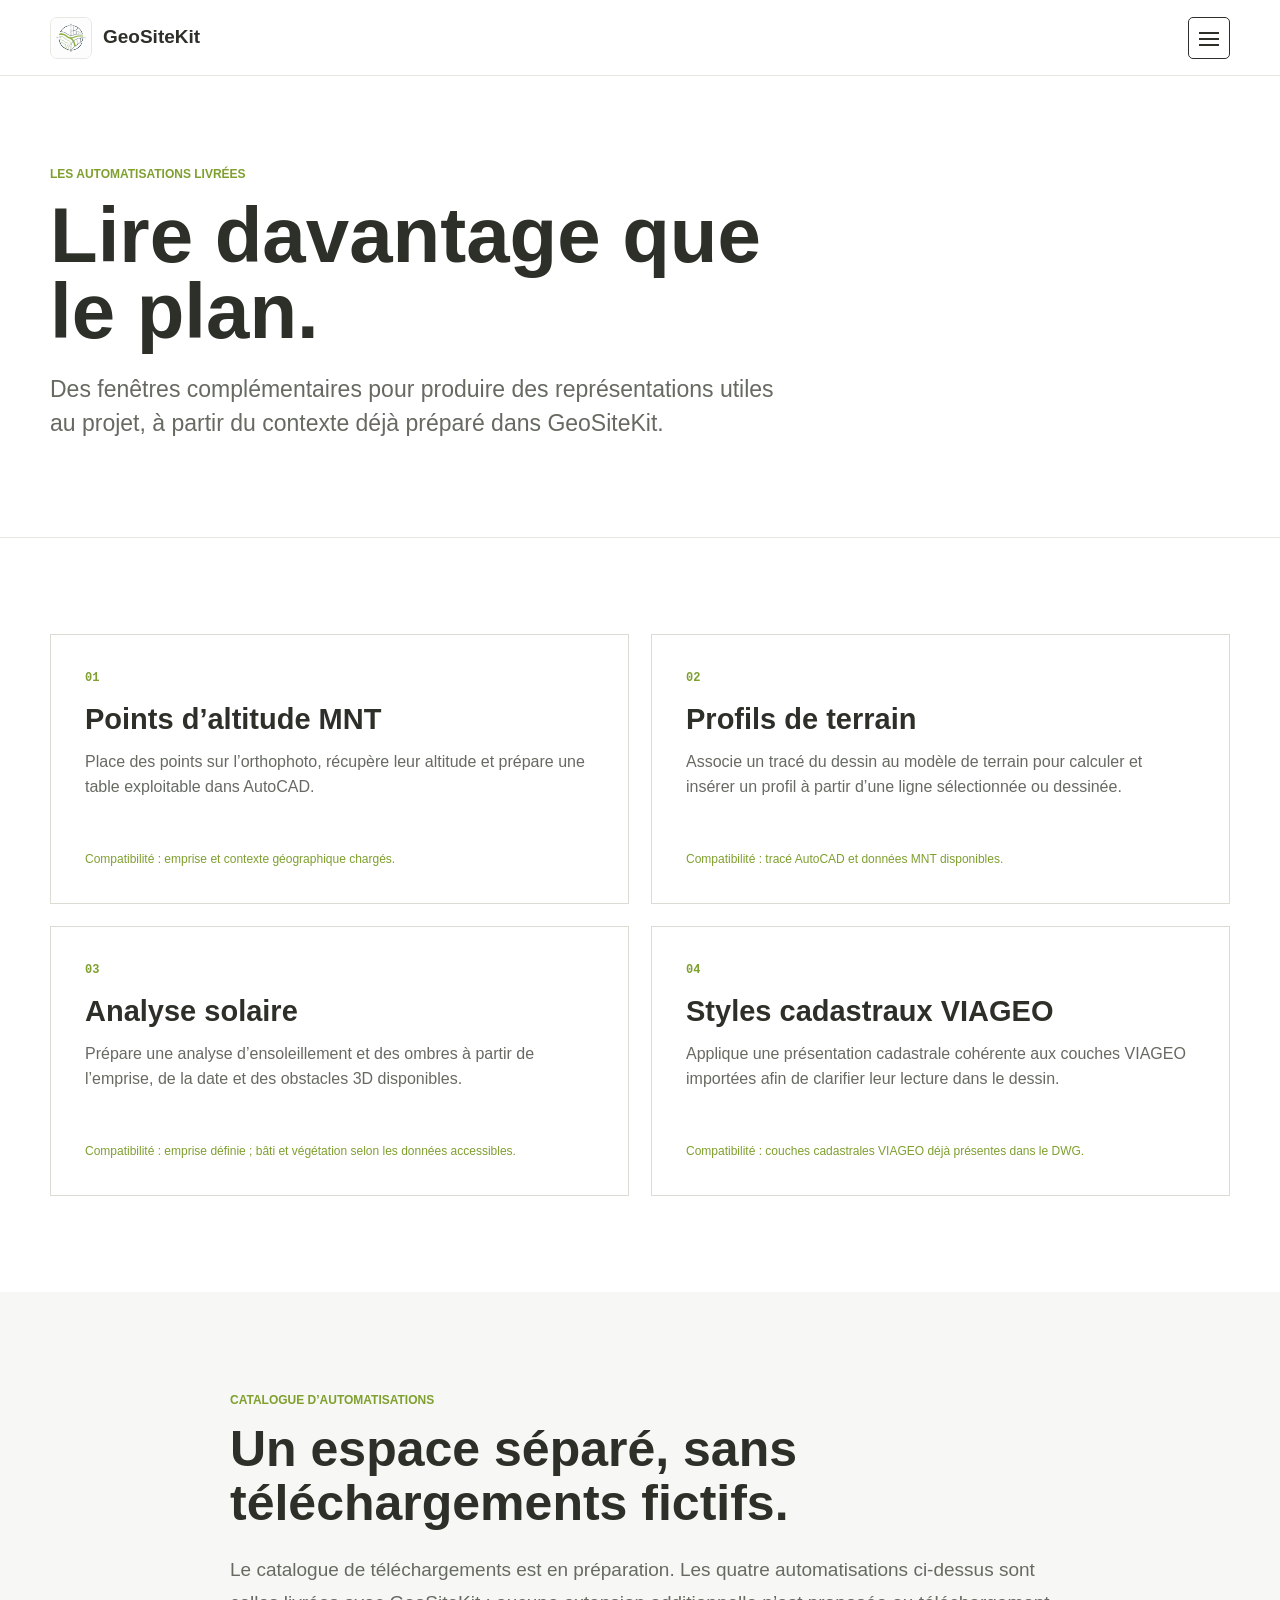
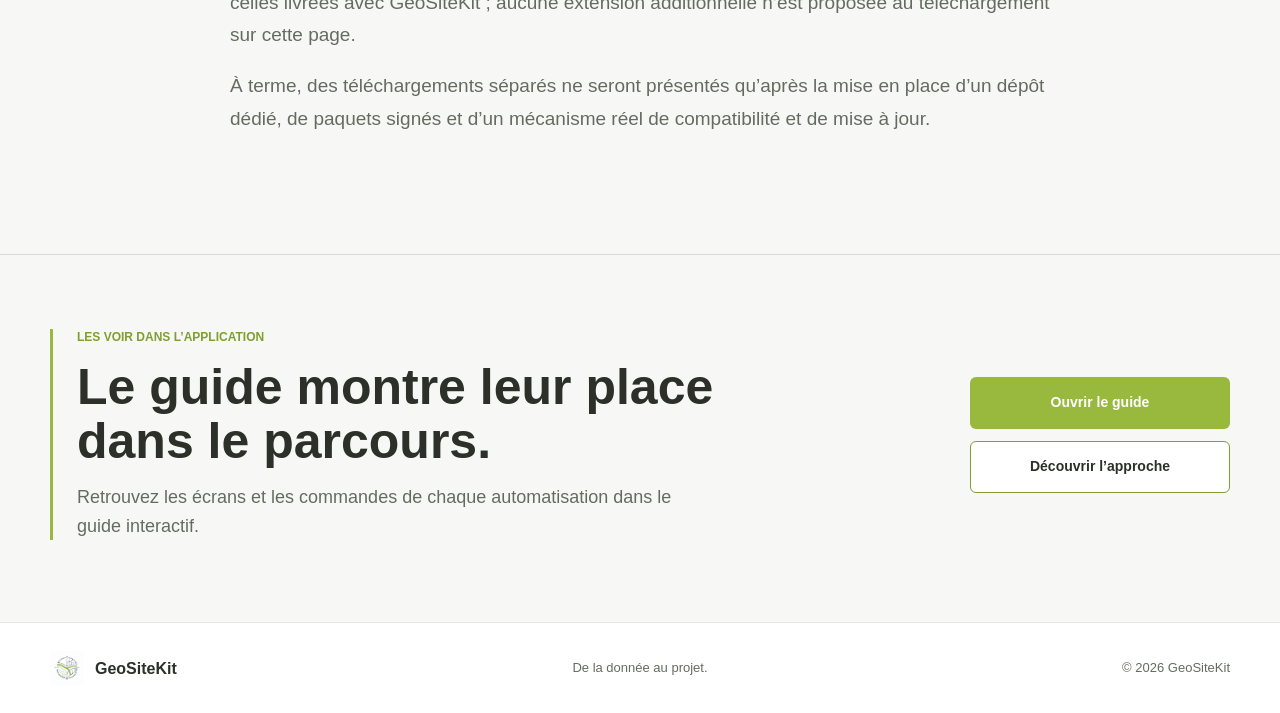
==== automatisations.html @ 5628fe8a "Publish updated GeoSiteKit website" ====
<!doctype html>
<html lang="fr">
<head><meta charset="utf-8"><meta name="viewport" content="width=device-width, initial-scale=1"><meta name="description" content="Les automatisations livrées avec GeoSiteKit pour prolonger la lecture de site dans AutoCAD."><meta name="theme-color" content="#ffffff"><title>Automatisations — GeoSiteKit</title><link rel="icon" href="assets/geositekit-mark-light.png?v=20260804" type="image/png"><link rel="stylesheet" href="styles.css?v=20260922b"></head>
<body class="editorial-page automations-page"><a class="skip-link" href="#main">Aller au contenu</a>
  <header class="site-header is-scrolled" id="site-header"><div class="nav-shell"><a class="brand" href="index.html" aria-label="GeoSiteKit, accueil"><span class="brand-mark" aria-hidden="true"><img src="assets/geositekit-mark-light.png?v=20260804" alt="" width="44" height="44"></span><span>GeoSiteKit</span></a><button class="nav-toggle" type="button" aria-expanded="false" aria-controls="primary-nav" aria-label="Ouvrir le menu"><span></span><span></span><span></span></button><nav class="primary-nav" id="primary-nav" aria-label="Navigation principale"><a href="index.html">Accueil</a><a href="approche.html">L’approche</a><a href="automatisations.html" aria-current="page">Automatisations</a><a href="mode-emploi.html">Guide d'utilisation</a><a href="telechargement.html">Télécharger</a><a href="contact.html">Contact</a></nav></div></header>
  <main id="main"><section class="editorial-hero"><div class="editorial-shell"><p class="section-label">Les automatisations livrées</p><h1>Lire davantage que le plan.</h1><p class="editorial-lead">Des fenêtres complémentaires pour produire des représentations utiles au projet, à partir du contexte déjà préparé dans GeoSiteKit.</p></div></section>
    <section class="automation-catalog"><div class="editorial-shell"><div class="automation-grid">
      <article><span class="automation-number">01</span><h2>Points d’altitude MNT</h2><p>Place des points sur l’orthophoto, récupère leur altitude et prépare une table exploitable dans AutoCAD.</p><small>Compatibilité : emprise et contexte géographique chargés.</small></article>
      <article><span class="automation-number">02</span><h2>Profils de terrain</h2><p>Associe un tracé du dessin au modèle de terrain pour calculer et insérer un profil à partir d’une ligne sélectionnée ou dessinée.</p><small>Compatibilité : tracé AutoCAD et données MNT disponibles.</small></article>
      <article><span class="automation-number">03</span><h2>Analyse solaire</h2><p>Prépare une analyse d’ensoleillement et des ombres à partir de l’emprise, de la date et des obstacles 3D disponibles.</p><small>Compatibilité : emprise définie ; bâti et végétation selon les données accessibles.</small></article>
      <article><span class="automation-number">04</span><h2>Styles cadastraux VIAGEO</h2><p>Applique une présentation cadastrale cohérente aux couches VIAGEO importées afin de clarifier leur lecture dans le dessin.</p><small>Compatibilité : couches cadastrales VIAGEO déjà présentes dans le DWG.</small></article>
    </div></div></section>
    <section class="editorial-section editorial-section-tint"><div class="editorial-shell editorial-prose"><p class="section-label">Catalogue d’automatisations</p><h2>Un espace séparé, sans téléchargements fictifs.</h2><p>Le catalogue de téléchargements est en préparation. Les quatre automatisations ci-dessus sont celles livrées avec GeoSiteKit ; aucune extension additionnelle n’est proposée au téléchargement sur cette page.</p><p>À terme, des téléchargements séparés ne seront présentés qu’après la mise en place d’un dépôt dédié, de paquets signés et d’un mécanisme réel de compatibilité et de mise à jour.</p></div></section>
    <section class="editorial-cta"><div class="editorial-shell editorial-cta-inner"><div class="editorial-cta-copy"><p class="section-label">Les voir dans l’application</p><h2>Le guide montre leur place dans le parcours.</h2><p>Retrouvez les écrans et les commandes de chaque automatisation dans le guide interactif.</p></div><div class="editorial-cta-actions"><a class="button button-primary" href="mode-emploi.html">Ouvrir le guide</a><a class="button button-ghost" href="approche.html">Découvrir l’approche</a></div></div></section>
  </main><footer class="site-footer"><div class="editorial-shell footer-inner"><a class="footer-brand" href="index.html"><img src="assets/geositekit-mark-light.png?v=20260804" alt="" width="34" height="34"><span>GeoSiteKit</span></a><p>De la donnée au projet.</p><p>© <span id="year"></span> GeoSiteKit</p></div></footer><script src="script.js?v=20260922a"></script>
</body></html>
---- styles.css ----
:root {
  --accent: #98b93d;
  --accent-dark: #7f9f2f;
  --accent-soft: #f2f7e4;
  --accent-border: #dfecc1;
  --text: #2c3029;
  --muted: #666b62;
  --border: #e6e9e1;
  --border-strong: #d9ddd4;
  --background: #ffffff;
  --card: #ffffff;
  --import: #98b93d;
  --parcel: #607d2f;
  --cyan: #7f9f2f;
  --max-width: 1180px;
  --header-height: 76px;
}

* {
  box-sizing: border-box;
}

html {
  scroll-behavior: smooth;
  scroll-padding-top: 88px;
}

body {
  margin: 0;
  overflow-x: hidden;
  background: var(--background);
  color: var(--text);
  font-family: "Segoe UI", Roboto, Arial, Helvetica, sans-serif;
  font-size: 16px;
  line-height: 1.6;
  letter-spacing: 0;
  -webkit-font-smoothing: antialiased;
}

img,
svg {
  display: block;
  max-width: 100%;
}

a {
  color: inherit;
}

button,
input {
  font: inherit;
}

.skip-link {
  position: fixed;
  z-index: 200;
  top: 12px;
  left: 12px;
  padding: 9px 13px;
  border-radius: 5px;
  background: var(--card);
  color: var(--text);
  transform: translateY(-160%);
}

.skip-link:focus {
  transform: translateY(0);
}

.site-header {
  position: fixed;
  z-index: 100;
  top: 0;
  right: 0;
  left: 0;
  height: var(--header-height);
  border-bottom: 1px solid var(--border);
  background: rgba(255, 255, 255, 0.97);
  color: var(--text);
  transition: background-color 180ms ease, color 180ms ease, border-color 180ms ease;
}

.site-header.is-scrolled {
  border-bottom: 1px solid var(--border);
  background: rgba(255, 255, 255, 0.97);
  color: var(--text);
  backdrop-filter: blur(12px);
}

.site-header.is-scrolled .brand,
.site-header.is-scrolled .primary-nav a,
.site-header.is-scrolled .nav-toggle {
  color: var(--text);
}

.nav-shell,
.section-shell {
  width: min(calc(100% - 48px), var(--max-width));
  margin: 0 auto;
}

.nav-shell {
  height: 100%;
  display: flex;
  align-items: center;
  justify-content: space-between;
  border-bottom: 0;
}

.site-header.is-scrolled .nav-shell {
  border-bottom-color: transparent;
}

.brand,
.footer-brand {
  display: inline-flex;
  align-items: center;
  gap: 11px;
  font-weight: 750;
  text-decoration: none;
}

.brand {
  font-size: 19px;
}

.brand-mark {
  position: relative;
  width: 42px;
  height: 42px;
  flex: 0 0 42px;
  overflow: hidden;
  border: 1px solid var(--border);
  border-radius: 7px;
  background: #ffffff;
}

.brand-mark img {
  position: absolute;
  inset: 0;
  width: 100%;
  height: 100%;
  object-fit: contain;
}

.brand-mark.image-missing::after {
  position: absolute;
  inset: 0;
  display: grid;
  place-items: center;
  color: var(--text);
  content: "GK";
  font-family: Consolas, "Courier New", monospace;
  font-size: 12px;
  font-weight: 700;
}

.primary-nav {
  position: absolute;
  top: 66px;
  right: max(24px, calc((100% - var(--max-width)) / 2));
  z-index: 30;
  width: 286px;
  padding: 12px;
  display: none;
  align-items: stretch;
  flex-direction: column;
  gap: 0;
  border: 1px solid var(--border-strong);
  border-radius: 7px;
  background: #ffffff;
  color: var(--text);
  box-shadow: 0 18px 38px rgba(44, 48, 41, 0.12);
}

.primary-nav.is-open {
  display: flex;
}

.primary-nav a {
  padding: 10px 9px;
  border-radius: 4px;
  font-size: 13px;
  font-weight: 650;
  text-decoration: none;
}

.primary-nav a:hover,
.primary-nav a:focus-visible,
.primary-nav a[aria-current="page"] {
  background: var(--accent-soft);
  color: var(--accent-dark);
  outline: none;
}

.nav-toggle {
  display: block;
  width: 42px;
  height: 42px;
  padding: 10px;
  border: 1px solid currentColor;
  border-radius: 5px;
  background: transparent;
  color: inherit;
  cursor: pointer;
}

.nav-toggle span {
  display: block;
  width: 100%;
  height: 2px;
  margin: 4px 0;
  background: currentColor;
  transition: opacity 160ms ease, transform 160ms ease;
}

.nav-toggle[aria-expanded="true"] span:nth-child(1) {
  transform: translateY(6px) rotate(45deg);
}

.nav-toggle[aria-expanded="true"] span:nth-child(2) {
  opacity: 0;
}

.nav-toggle[aria-expanded="true"] span:nth-child(3) {
  transform: translateY(-6px) rotate(-45deg);
}

.hero {
  position: relative;
  height: min(820px, calc(100svh - 32px));
  min-height: 700px;
  overflow: hidden;
  border-bottom: 1px solid var(--border);
  background: #ffffff;
  color: var(--text);
}

.hero-scene {
  position: absolute;
  z-index: 1;
  top: var(--header-height);
  right: 0;
  bottom: 58px;
  left: 0;
  overflow: hidden;
  pointer-events: none;
  transform: translate3d(0, calc(var(--hero-shift, 0px) * 0.32), 0);
}

.hero-plan {
  position: absolute;
  inset: 0;
  width: 100%;
  height: 100%;
  max-width: none;
}

.hero-parcels path {
  fill: none;
  stroke: #b9beb5;
  stroke-width: 1.15;
}

.hero-buildings path {
  fill: rgba(44, 48, 41, 0.025);
  stroke: #adb3a8;
  stroke-width: 1.2;
}

.hero-contours path {
  fill: none;
  stroke: var(--accent);
  stroke-width: 1.05;
  stroke-dasharray: 7 8;
  opacity: 0.34;
}

.hero-selection {
  fill: rgba(242, 247, 228, 0.82);
  stroke: var(--parcel);
  stroke-width: 3.4;
  vector-effect: non-scaling-stroke;
}

.hero-study-frame {
  position: absolute;
  top: 20%;
  right: max(2vw, calc((100% - var(--max-width)) / 2 - 80px));
  width: min(36vw, 520px);
  height: 56%;
  border: 1px solid rgba(152, 185, 61, 0.44);
}

.hero-study-frame::before,
.hero-study-frame::after {
  position: absolute;
  background: rgba(152, 185, 61, 0.18);
  content: "";
}

.hero-study-frame::before {
  top: 50%;
  right: -8%;
  left: -8%;
  height: 1px;
}

.hero-study-frame::after {
  top: -10%;
  bottom: -10%;
  left: 50%;
  width: 1px;
}

.hero-corner {
  position: absolute;
  z-index: 2;
  width: 32px;
  height: 32px;
  border-color: var(--accent);
  border-style: solid;
}

.corner-nw { top: -6px; left: -6px; border-width: 3px 0 0 3px; }
.corner-ne { top: -6px; right: -6px; border-width: 3px 3px 0 0; }
.corner-se { right: -6px; bottom: -6px; border-width: 0 3px 3px 0; }
.corner-sw { bottom: -6px; left: -6px; border-width: 0 0 3px 3px; }

.hero-frame-label,
.hero-frame-radius,
.hero-plan-meta {
  font-family: Consolas, "Courier New", monospace;
  letter-spacing: 0;
}

.hero-frame-label {
  position: absolute;
  top: -34px;
  left: -1px;
  padding: 5px 10px;
  background: var(--accent);
  color: #ffffff;
  font-size: 12px;
}

.hero-frame-radius {
  position: absolute;
  top: 12px;
  right: 14px;
  color: var(--accent-dark);
  font-size: 12px;
  font-weight: 700;
}

.hero-crosshair {
  position: absolute;
  z-index: 3;
  top: 50%;
  left: 50%;
  width: 28px;
  height: 28px;
  border: 2px solid var(--text);
  border-radius: 50%;
  background: rgba(255, 255, 255, 0.72);
  transform: translate(-50%, -50%);
}

.hero-crosshair::before,
.hero-crosshair::after {
  position: absolute;
  top: 50%;
  left: 50%;
  background: var(--text);
  content: "";
  transform: translate(-50%, -50%);
}

.hero-crosshair::before { width: 46px; height: 1px; }
.hero-crosshair::after { width: 1px; height: 46px; }

.hero-plan-meta {
  position: absolute;
  right: max(5vw, calc((100% - var(--max-width)) / 2));
  bottom: 20px;
  display: flex;
  gap: 24px;
  color: var(--muted);
  font-size: 11px;
}

.hero-content {
  position: relative;
  z-index: 3;
  width: min(calc(100% - 48px), var(--max-width));
  height: calc(100% - 58px);
  margin: 0 auto;
  padding: 112px 0 74px;
  display: flex;
  align-items: center;
}

.hero-kicker,
.section-label {
  margin: 0 0 14px;
  color: var(--accent-dark);
  font-size: 12px;
  font-weight: 750;
  line-height: 1.4;
  text-transform: uppercase;
}

.hero-kicker {
  margin-bottom: 30px;
  color: var(--accent-dark);
}

.hero-heading {
  min-width: 0;
}

.hero-heading {
  max-width: 660px;
  margin-bottom: 28px;
}

.hero-copy-block {
  width: min(700px, 61%);
  margin-left: -44px;
  padding: 42px 44px 44px;
  border: 0;
  border-radius: 0;
  background: rgba(255, 255, 255, 0.12);
  box-shadow: none;
  backdrop-filter: blur(2px);
  -webkit-backdrop-filter: blur(2px);
}

h1,
h2,
h3,
p {
  letter-spacing: 0;
}

h1,
h2,
h3 {
  margin-top: 0;
  line-height: 1.1;
}

h1 {
  max-width: 760px;
  margin-bottom: 8px;
  font-size: 92px;
  font-weight: 730;
}

h2 {
  max-width: 780px;
  margin-bottom: 24px;
  font-size: 46px;
  font-weight: 690;
}

h3 {
  margin-bottom: 12px;
  font-size: 22px;
}

.hero-tagline {
  margin: 0;
  color: var(--accent-dark);
  font-size: 30px;
  font-weight: 660;
}

.hero-copy {
  max-width: 560px;
  margin: 0 0 32px;
  font-size: 19px;
  line-height: 1.55;
  color: var(--muted);
}

.hero-actions {
  display: flex;
  flex-wrap: wrap;
  gap: 12px;
}

.hero-actions .button-download {
  min-width: 218px;
}

.button {
  min-height: 44px;
  display: inline-flex;
  align-items: center;
  justify-content: center;
  padding: 10px 18px;
  border: 1px solid transparent;
  border-radius: 6px;
  font-size: 14px;
  font-weight: 700;
  text-decoration: none;
  transition: background-color 160ms ease, border-color 160ms ease, color 160ms ease, transform 160ms ease;
}

.button:hover,
.button:focus-visible {
  transform: translateY(-2px);
}

.button-primary {
  background: var(--accent);
  color: #ffffff;
}

.button-primary:hover,
.button-primary:focus-visible {
  background: var(--accent-dark);
}

.button-download-secondary {
  border-color: #17233c;
  background: #17233c;
  color: #ffffff;
}

.button-download-secondary:hover,
.button-download-secondary:focus-visible {
  border-color: #0f172a;
  background: #0f172a;
  color: #ffffff;
}

.button-ghost {
  border-color: var(--border-strong);
  color: var(--text);
}

.button-ghost:hover,
.button-ghost:focus-visible {
  border-color: var(--accent);
  background: var(--accent-soft);
  color: var(--accent-dark);
}

.map-center {
  z-index: 2;
  position: absolute;
  top: 50%;
  left: 50%;
  width: 18px;
  height: 18px;
  border: 2px solid var(--text);
  border-radius: 50%;
  transform: translate(-50%, -50%);
}

.map-center::before,
.map-center::after {
  position: absolute;
  top: 50%;
  left: 50%;
  background: var(--text);
  content: "";
  transform: translate(-50%, -50%);
}

.map-center::before { width: 28px; height: 1px; }
.map-center::after { width: 1px; height: 28px; }

.hero-status {
  position: absolute;
  z-index: 4;
  right: 0;
  bottom: 0;
  left: 0;
  min-height: 58px;
  padding: 14px max(24px, calc((100% - var(--max-width)) / 2));
  display: flex;
  align-items: center;
  gap: 36px;
  border-top: 1px solid var(--border);
  background: #ffffff;
  color: var(--muted);
  font-size: 12px;
  font-weight: 650;
}

.hero-status span {
  display: inline-flex;
  align-items: center;
  gap: 9px;
}

.hero-status span::before {
  width: 7px;
  height: 7px;
  border-radius: 50%;
  background: var(--accent);
  content: "";
}

.section {
  padding: 104px 0;
}

.approach {
  background: #ffffff;
}

.approach-grid,
.project-grid {
  display: grid;
  grid-template-columns: minmax(280px, 0.85fr) minmax(380px, 1.15fr);
  gap: 88px;
  align-items: start;
}

.approach-copy,
.project-copy {
  padding-top: 22px;
  color: var(--muted);
  font-size: 18px;
}

.approach-copy p:first-child,
.project-copy p:first-child {
  margin-top: 0;
}

.workflow {
  margin-top: 72px;
  display: grid;
  grid-template-columns: repeat(3, 1fr);
  border-top: 1px solid var(--border-strong);
  border-bottom: 1px solid var(--border-strong);
}

.workflow article {
  min-height: 210px;
  padding: 28px;
  display: grid;
  grid-template-columns: 40px 1fr;
  gap: 14px;
  border-right: 1px solid var(--border-strong);
}

.workflow article:last-child {
  border-right: 0;
}

.step-number,
.module-index,
.step-marker {
  color: var(--accent-dark);
  font-family: Consolas, "Courier New", monospace;
  font-size: 12px;
  font-weight: 700;
}

.workflow p,
.module-item p {
  margin-bottom: 0;
  color: var(--muted);
}

.layer-story {
  padding: 104px 0 0;
  background: #ffffff;
}

.layer-intro {
  display: grid;
  grid-template-columns: 1.2fr 0.8fr;
  gap: 72px;
  align-items: end;
}

.layer-intro .section-label {
  grid-column: 1 / -1;
  margin-bottom: -50px;
}

.layer-intro h2 {
  margin-bottom: 0;
}

.layer-intro > p:last-child {
  margin: 0 0 8px;
  color: var(--muted);
  font-size: 17px;
}

.layer-layout {
  margin-top: 72px;
  display: grid;
  grid-template-columns: minmax(500px, 1.1fr) minmax(330px, 0.9fr);
  gap: 80px;
  align-items: stretch;
}

.layer-stage-wrap {
  position: sticky;
  top: 94px;
  height: fit-content;
  align-self: start;
}

.layer-stage {
  height: min(690px, calc(100vh - 122px));
  min-height: 540px;
  overflow: hidden;
  border: 1px solid var(--border-strong);
  border-radius: 8px;
  background: #ffffff;
  box-shadow: 0 12px 34px rgba(44, 48, 41, 0.08);
}

.map-toolbar {
  height: 48px;
  padding: 0 15px;
  display: flex;
  align-items: center;
  gap: 10px;
  border-bottom: 1px solid var(--border);
  background: #ffffff;
  color: var(--text);
  font-size: 12px;
}

.window-dot {
  width: 8px;
  height: 8px;
  border-radius: 50%;
  background: var(--accent);
}

.map-scale {
  margin-left: auto;
  color: var(--muted);
  font-family: Consolas, "Courier New", monospace;
}

.map-viewport {
  --bbox-top: 15%;
  --bbox-side: 13%;
  --bbox-bottom: 15%;
  position: relative;
  height: calc(100% - 48px);
  overflow: hidden;
  background: #ffffff;
}

.map-overlay,
.map-analysis {
  position: absolute;
  inset: -4%;
  width: 108%;
  height: 108%;
}

.map-overlay {
  max-width: none;
  opacity: 0;
  transform: translate3d(0, var(--layer-offset, 0), 0);
  transition: opacity 480ms ease, transform 480ms ease;
  will-change: transform, opacity;
}

.overlay-cadastre {
  color: #777d73;
}

.overlay-cadastre .cad-building {
  fill: rgba(119, 125, 115, 0.08);
}

.overlay-relief {
  color: var(--accent);
}

.overlay-relief path {
  stroke-dasharray: 7 5;
}

.overlay-relief text {
  font-family: Consolas, "Courier New", monospace;
  font-size: 11px;
}

.overlay-trees {
  color: var(--accent-dark);
}

.map-selection {
  z-index: 3;
  color: var(--parcel);
  opacity: 1;
  pointer-events: none;
}

.map-selection path {
  fill: rgba(152, 185, 61, 0.14);
  stroke: currentColor;
  stroke-width: 3;
  stroke-linecap: square;
  stroke-linejoin: miter;
  vector-effect: non-scaling-stroke;
}

.map-selection text {
  fill: var(--parcel);
  font-family: Consolas, "Courier New", monospace;
  font-size: 15px;
  font-weight: 700;
}

.layer-stage[data-active="1"] .overlay-cadastre,
.layer-stage[data-active="2"] .overlay-cadastre,
.layer-stage[data-active="3"] .overlay-cadastre {
  opacity: 0.9;
}

.layer-stage[data-active="2"] .overlay-relief,
.layer-stage[data-active="2"] .overlay-trees {
  opacity: 0.96;
}

.layer-stage[data-active="3"] .overlay-cadastre {
  opacity: 0.28;
}

.layer-stage[data-active="3"] .overlay-relief,
.layer-stage[data-active="3"] .overlay-trees {
  opacity: 0.2;
}

.map-outside-fade {
  position: absolute;
  inset: 0;
  z-index: 2;
  pointer-events: none;
  opacity: 0;
  transition: opacity 420ms ease;
}

.layer-stage[data-active="1"] .map-outside-fade,
.layer-stage[data-active="2"] .map-outside-fade,
.layer-stage[data-active="3"] .map-outside-fade {
  opacity: 1;
}

.map-outside-fade i {
  position: absolute;
  display: block;
  background: rgba(255, 255, 255, 0.82);
}

.outside-top {
  inset: 0 0 auto;
  height: var(--bbox-top);
}

.outside-bottom {
  inset: auto 0 0;
  height: var(--bbox-bottom);
}

.outside-left {
  top: var(--bbox-top);
  bottom: var(--bbox-bottom);
  left: 0;
  width: var(--bbox-side);
}

.outside-right {
  top: var(--bbox-top);
  right: 0;
  bottom: var(--bbox-bottom);
  width: var(--bbox-side);
}

.map-analysis {
  inset: 0;
  width: 100%;
  height: 100%;
  opacity: 0;
  transform: translate3d(0, var(--layer-offset, 0), 0);
  transition: opacity 520ms ease;
}

.layer-stage[data-active="3"] .map-analysis {
  opacity: 1;
}

.layer-stage[data-active="3"] .map-viewport {
  --bbox-bottom: 32%;
}

.map-analysis {
  z-index: 3;
  color: var(--accent-dark);
}

.analysis-labels,
.profile-values {
  font-family: Consolas, "Courier New", monospace;
  font-size: 14px;
  font-weight: 700;
}

.profile-sheet {
  vector-effect: non-scaling-stroke;
}

.profile-ground {
  fill: rgba(152, 185, 61, 0.13);
  stroke: none;
}

.profile-line,
.profile-base,
.profile-points path {
  fill: none;
  stroke: currentColor;
  stroke-width: 1.8;
  vector-effect: non-scaling-stroke;
}

.profile-points circle {
  fill: #ffffff;
  stroke: currentColor;
  stroke-width: 1.8;
  vector-effect: non-scaling-stroke;
}

.profile-graphic {
  position: absolute;
  z-index: 4;
  bottom: 1.5%;
  left: 4%;
  width: 50%;
  height: 28%;
  color: var(--accent-dark);
  opacity: 0;
  transition: opacity 420ms ease;
}

.layer-stage[data-active="3"] .profile-graphic {
  opacity: 1;
}

.profile-graphic .profile-values {
  font-size: 15px;
}

.map-bbox {
  position: absolute;
  z-index: 4;
  inset: var(--bbox-top) var(--bbox-side) var(--bbox-bottom);
  border: 3px solid var(--import);
  box-shadow: none;
  transition: inset 420ms ease;
}

.map-bbox small {
  position: absolute;
  top: -26px;
  left: -3px;
  padding: 2px 8px;
  background: var(--import);
  color: #ffffff;
  font-family: Consolas, "Courier New", monospace;
  font-size: 10px;
}

.map-center {
  top: 47%;
  left: 50%;
  border-color: var(--text);
  background: #ffffff;
}

.layer-stage[data-active="3"] .map-center {
  top: 61%;
}

.map-center::before,
.map-center::after {
  background: var(--text);
}

.layer-legend {
  position: absolute;
  z-index: 5;
  right: 14px;
  bottom: 14px;
  width: 190px;
  padding: 8px;
  border: 1px solid var(--border-strong);
  border-radius: 6px;
  background: rgba(255, 255, 255, 0.94);
}

.legend-item {
  width: 100%;
  border: 0;
  background: transparent;
  font-family: inherit;
  text-align: left;
  cursor: pointer;
  min-height: 29px;
  padding: 5px 7px;
  display: flex;
  align-items: center;
  gap: 8px;
  border-radius: 4px;
  color: var(--muted);
  font-size: 11px;
  transition: background-color 220ms ease, color 220ms ease;
}

.legend-item:hover,
.legend-item:focus-visible {
  background: var(--accent-soft);
  color: var(--accent-dark);
  outline: none;
}

.legend-item i {
  width: 12px;
  height: 12px;
  border: 1px solid currentColor;
  border-radius: 2px;
}

.legend-item.is-active {
  background: var(--accent-soft);
  color: var(--accent-dark);
  font-weight: 700;
}

.layer-steps {
  padding-bottom: 16vh;
}

.layer-step {
  min-height: 78vh;
  padding: 18vh 0 64px;
  border-top: 1px solid var(--border);
  opacity: 0.42;
  scroll-margin-top: 98px;
  transition: opacity 280ms ease;
}

.layer-step:first-child {
  border-top: 0;
}

.layer-step.is-active {
  opacity: 1;
}

.layer-step .step-marker {
  display: block;
  margin-bottom: 34px;
}

.layer-step h3 {
  max-width: 460px;
  font-size: 32px;
}

.layer-step > p:last-child {
  max-width: 460px;
  color: var(--muted);
  font-size: 17px;
}

.modules {
  border-top: 1px solid var(--border);
  background: #ffffff;
}

.section-heading {
  margin-bottom: 54px;
  display: grid;
  grid-template-columns: minmax(300px, 1.2fr) minmax(280px, 0.8fr);
  gap: 88px;
  align-items: end;
}

.section-heading > p {
  margin-bottom: 24px;
  color: var(--muted);
}

.module-grid {
  display: grid;
  grid-template-columns: repeat(3, 1fr);
  gap: 12px;
}

.module-item {
  position: relative;
  min-height: 240px;
  padding: 28px;
  overflow: hidden;
  border: 1px solid var(--border);
  border-radius: 8px;
  background: var(--card);
  transition: border-color 180ms ease, transform 180ms ease, box-shadow 180ms ease;
}

.module-item:hover {
  border-color: var(--accent-border);
  box-shadow: 0 12px 28px rgba(44, 48, 41, 0.08);
  transform: translateY(-3px);
}

.module-icon {
  position: absolute;
  top: 24px;
  right: 24px;
  width: 42px;
  height: 42px;
  padding: 9px;
  border: 1px solid var(--accent-border);
  border-radius: 6px;
  background: var(--accent-soft);
  color: var(--accent-dark);
}

.module-icon svg {
  width: 100%;
  height: 100%;
  fill: none;
  stroke: currentColor;
  stroke-width: 1.7;
  stroke-linecap: round;
  stroke-linejoin: round;
}

.module-index {
  display: block;
  margin-bottom: 54px;
}


.project {
  background: #ffffff;
}

.project-copy ul {
  margin: 30px 0 0;
  padding: 0;
  list-style: none;
}

.project-copy li {
  position: relative;
  padding: 14px 0 14px 30px;
  border-top: 1px solid var(--border);
}

.project-copy li:last-child {
  border-bottom: 1px solid var(--border);
}

.project-copy li::before {
  position: absolute;
  top: 24px;
  left: 4px;
  width: 10px;
  height: 2px;
  background: var(--accent);
  content: "";
}

.conclusion-section {
  padding: 112px 0 124px;
  border-top: 1px solid var(--border);
  background: #ffffff;
}

.conclusion-inner {
  max-width: 830px;
  text-align: center;
}

.conclusion-rule {
  width: 44px;
  height: 3px;
  margin: 0 auto 30px;
  display: block;
  background: var(--accent);
}

.conclusion-inner .section-label {
  color: var(--accent-dark);
}

.conclusion-inner h2 {
  max-width: 760px;
  margin: 0 auto 20px;
  font-size: 42px;
}

.conclusion-inner > p:last-child {
  max-width: 690px;
  margin: 0 auto;
  color: var(--muted);
  font-size: 18px;
}

.site-footer {
  padding: 28px 0;
  border-top: 1px solid var(--border);
  background: #ffffff;
  color: var(--muted);
}

.footer-inner {
  display: grid;
  grid-template-columns: 1fr 1fr 1fr;
  align-items: center;
  gap: 24px;
  font-size: 13px;
}

.footer-inner p {
  margin: 0;
}

.footer-inner p:nth-child(2) {
  text-align: center;
}

.footer-inner p:last-child {
  text-align: right;
}

.footer-brand {
  color: var(--text);
  font-size: 16px;
}

.footer-brand img {
  width: 34px;
  height: 34px;
  border-radius: 5px;
}

.footer-brand.image-missing::before {
  width: 34px;
  height: 34px;
  display: grid;
  place-items: center;
  border: 1px solid var(--border);
  border-radius: 5px;
  content: "GK";
  font-family: Consolas, "Courier New", monospace;
  font-size: 10px;
}

.reveal {
  opacity: 0;
  transform: translateY(22px);
  transition: opacity 560ms ease, transform 560ms ease;
}

.reveal.is-visible {
  opacity: 1;
  transform: translateY(0);
}

@media (max-width: 1040px) {
  .hero-study-frame {
    right: 3vw;
    width: 46vw;
  }

  .layer-layout {
    grid-template-columns: minmax(440px, 1.05fr) minmax(300px, 0.95fr);
    gap: 48px;
  }

}

@media (max-width: 860px) {
  :root {
    --header-height: 68px;
  }

  .hero {
    height: auto;
    min-height: 860px;
  }

  .site-header {
    color: var(--text);
  }

  .nav-toggle {
    display: block;
  }

  .primary-nav {
    top: 60px;
    right: 24px;
    left: 24px;
    width: auto;
    padding: 14px;
  }

  .primary-nav a {
    padding: 10px 8px;
  }

  .hero-content {
    height: auto;
    min-height: 860px;
    padding: 118px 0 390px;
    align-items: flex-start;
  }

  .hero-copy-block {
    width: min(640px, 100%);
    margin-left: 0;
    padding: 36px;
  }

  .hero-scene {
    top: 470px;
  }

  .hero-plan {
    top: -10%;
    right: -18%;
    bottom: auto;
    left: auto;
    width: 125%;
    height: 120%;
  }

  .hero-study-frame {
    top: 14%;
    right: 6%;
    width: 68%;
    height: 64%;
  }

  .hero-plan-meta {
    right: 6%;
    bottom: 12px;
  }

  .approach-grid,
  .section-heading,
  .project-grid,
  .layer-intro {
    grid-template-columns: 1fr;
    gap: 32px;
  }

  .layer-intro .section-label {
    grid-column: auto;
    margin-bottom: -12px;
  }

  .approach-copy,
  .project-copy {
    padding-top: 0;
  }

  .workflow,
  .module-grid {
    grid-template-columns: 1fr 1fr;
  }

  .workflow article:nth-child(2) {
    border-right: 0;
  }

  .workflow article:last-child {
    grid-column: 1 / -1;
    border-top: 1px solid var(--border-strong);
  }

  .layer-layout {
    grid-template-columns: 1fr;
    gap: 0;
  }

  .layer-stage-wrap {
    top: 78px;
    z-index: 4;
  }

  .layer-stage {
    height: 54vh;
    min-height: 410px;
  }

  .layer-step {
    min-height: 82svh;
    padding: 34px 0 42vh;
    background: rgba(255, 255, 255, 0.97);
    scroll-margin-top: calc(54vh + 86px);
  }

}

@media (max-width: 620px) {
  .nav-shell,
  .section-shell,
  .hero-content {
    width: min(calc(100% - 32px), var(--max-width));
  }

  .brand {
    font-size: 17px;
  }

  .brand-mark {
    width: 38px;
    height: 38px;
    flex-basis: 38px;
  }

  .hero {
    height: auto;
    min-height: 900px;
  }

  .hero-content {
    min-height: 900px;
    padding: 108px 0 370px;
  }

  .hero-copy-block {
    padding: 28px 24px 30px;
  }

  .hero-kicker {
    margin-bottom: 22px;
  }

  .hero-heading {
    margin-bottom: 24px;
  }

  h1 {
    font-size: 50px;
  }

  h2 {
    font-size: 34px;
  }

  .hero-tagline {
    font-size: 23px;
  }

  .hero-copy {
    max-width: 440px;
    font-size: 17px;
  }

  .hero-actions {
    display: grid;
    grid-template-columns: 1fr;
  }

  .hero-actions .button-download {
    min-width: 0;
  }

  .hero-scene {
    top: 560px;
    bottom: 86px;
  }

  .hero-plan {
    top: -10%;
    right: -30%;
    bottom: auto;
    left: auto;
    width: 138%;
    height: 118%;
  }

  .hero-study-frame {
    top: 15%;
    right: 7%;
    width: 82%;
    height: 63%;
  }

  .hero-frame-label {
    top: -30px;
    font-size: 11px;
  }

  .hero-frame-radius,
  .hero-plan-meta {
    font-size: 10px;
  }

  .hero-status {
    padding: 12px 16px;
    align-items: flex-start;
    flex-direction: column;
    gap: 4px;
  }

  .section {
    padding: 76px 0;
  }

  .workflow,
  .module-grid {
    grid-template-columns: 1fr;
  }

  .workflow article,
  .workflow article:nth-child(2) {
    min-height: 0;
    border-right: 0;
    border-bottom: 1px solid var(--border-strong);
  }

  .workflow article:last-child {
    grid-column: auto;
    border-top: 0;
    border-bottom: 0;
  }

  .layer-story {
    padding-top: 76px;
  }

  .layer-layout {
    width: 100%;
  }

  .layer-stage-wrap {
    top: 68px;
  }

  .layer-stage {
    height: 44svh;
    min-height: 320px;
    border-right: 0;
    border-left: 0;
    border-radius: 0;
  }

  .layer-legend {
    right: 8px;
    bottom: 8px;
    width: 156px;
  }

  .legend-item {
    min-height: 25px;
    padding: 3px 5px;
    font-size: 10px;
  }

  .map-viewport {
    --bbox-top: 13%;
    --bbox-side: 9%;
    --bbox-bottom: 13%;
  }

  .layer-steps {
    width: min(calc(100% - 32px), var(--max-width));
    margin: 0 auto;
  }

  .layer-step {
    min-height: 82svh;
    padding: 28px 0 40vh;
    scroll-margin-top: calc(44svh + 76px);
  }

  .layer-step h3 {
    font-size: 27px;
  }

  .module-item {
    min-height: 220px;
  }

  .conclusion-section {
    padding: 82px 0 90px;
  }

  .conclusion-inner h2 {
    font-size: 32px;
  }

  .conclusion-inner > p:last-child {
    font-size: 16px;
  }

  .footer-inner {
    grid-template-columns: 1fr;
    gap: 9px;
  }

  .footer-inner p:nth-child(2),
  .footer-inner p:last-child {
    text-align: left;
  }
}

@media (prefers-reduced-motion: reduce) {
  html {
    scroll-behavior: auto;
  }

  *,
  *::before,
  *::after {
    scroll-behavior: auto !important;
    transition-duration: 0.01ms !important;
    animation-duration: 0.01ms !important;
  }

  .parallax-layer,
  .reveal {
    transform: none !important;
  }

  .reveal {
    opacity: 1;
  }
}

/* Pages éditoriales : approche et automatisations. */
.editorial-page { background: #fff; }
.editorial-shell { width: min(calc(100% - 48px), 1180px); margin: 0 auto; }
.editorial-hero { padding: 166px 0 96px; border-bottom: 1px solid var(--border); }
.editorial-hero-grid { display: grid; grid-template-columns: minmax(0, 1fr) minmax(340px, .72fr); gap: 70px; align-items: center; }
.approach-page .editorial-hero-grid { width: min(calc(100% - 48px), 1320px); grid-template-columns: minmax(0, .74fr) minmax(0, 1fr); gap: clamp(44px, 5vw, 80px); }
.editorial-hero h1 { max-width: 780px; margin: 0 0 22px; font-size: clamp(46px, 7vw, 78px); line-height: .98; }
.editorial-lead { max-width: 740px; margin: 0; color: var(--muted); font-size: clamp(18px, 2vw, 23px); line-height: 1.5; }
.editorial-section { padding: 100px 0; }
.editorial-section-tint { background: #f7f8f5; }
.editorial-prose { max-width: 820px; margin: 0 auto; }
.editorial-prose h2, .editorial-columns h2, .editorial-cta h2 { font-size: clamp(32px, 4vw, 50px); line-height: 1.08; }
.editorial-prose > p:not(.section-label) { color: var(--muted); font-size: 19px; line-height: 1.7; }
.editorial-columns { display: grid; grid-template-columns: repeat(3, 1fr); gap: 32px; }
.editorial-columns article { padding-top: 22px; border-top: 1px solid var(--border-strong); }
.editorial-columns article > span, .automation-number { color: var(--accent-dark); font-family: Consolas, "Courier New", monospace; font-size: 12px; font-weight: 700; }
.editorial-columns h2 { margin: 18px 0 14px; font-size: 26px; }
.editorial-columns p { margin: 0; color: var(--muted); line-height: 1.65; }
.editorial-cta { padding: 74px 0 82px; border-top: 1px solid var(--border-strong); background: #f7f8f5; color: var(--text); }
.editorial-cta-inner { display: grid; grid-template-columns: minmax(0, 1fr) 260px; gap: clamp(32px, 6vw, 96px); align-items: center; }
.editorial-cta-copy { max-width: 700px; padding-left: 24px; border-left: 3px solid var(--accent); }
.editorial-cta h2 { max-width: 670px; margin: 0 0 15px; }
.editorial-cta-copy > p:last-child { max-width: 620px; margin: 0; color: var(--muted); font-size: 18px; line-height: 1.6; }
.editorial-cta-actions { display: grid; gap: 12px; }
.editorial-cta-actions .button { width: 100%; min-height: 52px; text-align: center; }
.editorial-cta-actions .button-ghost { border-color: var(--accent-dark); background: #fff; color: var(--text); }
.editorial-cta-actions .button-ghost:hover, .editorial-cta-actions .button-ghost:focus-visible { border-color: var(--accent-dark); background: var(--accent-soft); color: var(--accent-dark); }
.approach-plan { overflow: hidden; border: 1px solid var(--border-strong); background: #fff; box-shadow: 0 18px 45px rgba(35, 53, 29, .06); }
.approach-plan svg { display: block; width: 100%; height: auto; }
.approach-plan text { font-family: Arial, Helvetica, sans-serif; }
.approach-plan .plan-caption { fill: #526447; font-size: 11px; font-weight: 700; letter-spacing: .1em; }
.approach-plan .plan-note { fill: #8a9387; font-size: 10px; font-weight: 600; letter-spacing: .07em; }
.approach-plan .plan-site-label { fill: #5d793e; font-size: 11px; font-weight: 700; letter-spacing: .09em; }
.automation-catalog { padding: 96px 0; }
.automation-grid { display: grid; grid-template-columns: repeat(2, 1fr); gap: 22px; }
.automation-grid article { min-height: 270px; padding: 34px; display: flex; flex-direction: column; border: 1px solid var(--border-strong); background: #fff; }
.automation-grid h2 { margin: 16px 0 13px; font-size: 29px; }.automation-grid p { margin: 0; color: var(--muted); line-height: 1.6; }.automation-grid small { margin-top: auto; padding-top: 22px; color: var(--accent-dark); font-size: 12px; line-height: 1.45; }
@media (max-width: 980px) { .approach-page .editorial-hero-grid { grid-template-columns: 1fr; gap: 42px; } .approach-plan { max-width: 780px; } }
@media (max-width: 760px) { .editorial-shell { width: min(calc(100% - 32px), 1180px); }.editorial-hero { padding: 128px 0 72px; }.editorial-hero-grid, .editorial-columns, .automation-grid, .editorial-cta-inner { grid-template-columns: 1fr; gap: 28px; }.editorial-section, .automation-catalog { padding: 72px 0; }.editorial-cta { padding: 64px 0; }.editorial-cta-copy { padding-left: 18px; }.editorial-cta-actions { grid-template-columns: repeat(2, minmax(0, 1fr)); }.automation-grid article { min-height: 0; padding: 28px; } }
@media (max-width: 760px) { .approach-page .editorial-hero-grid { width: min(calc(100% - 32px), 1320px); } }
@media (max-width: 520px) { .editorial-cta-actions { grid-template-columns: 1fr; } }
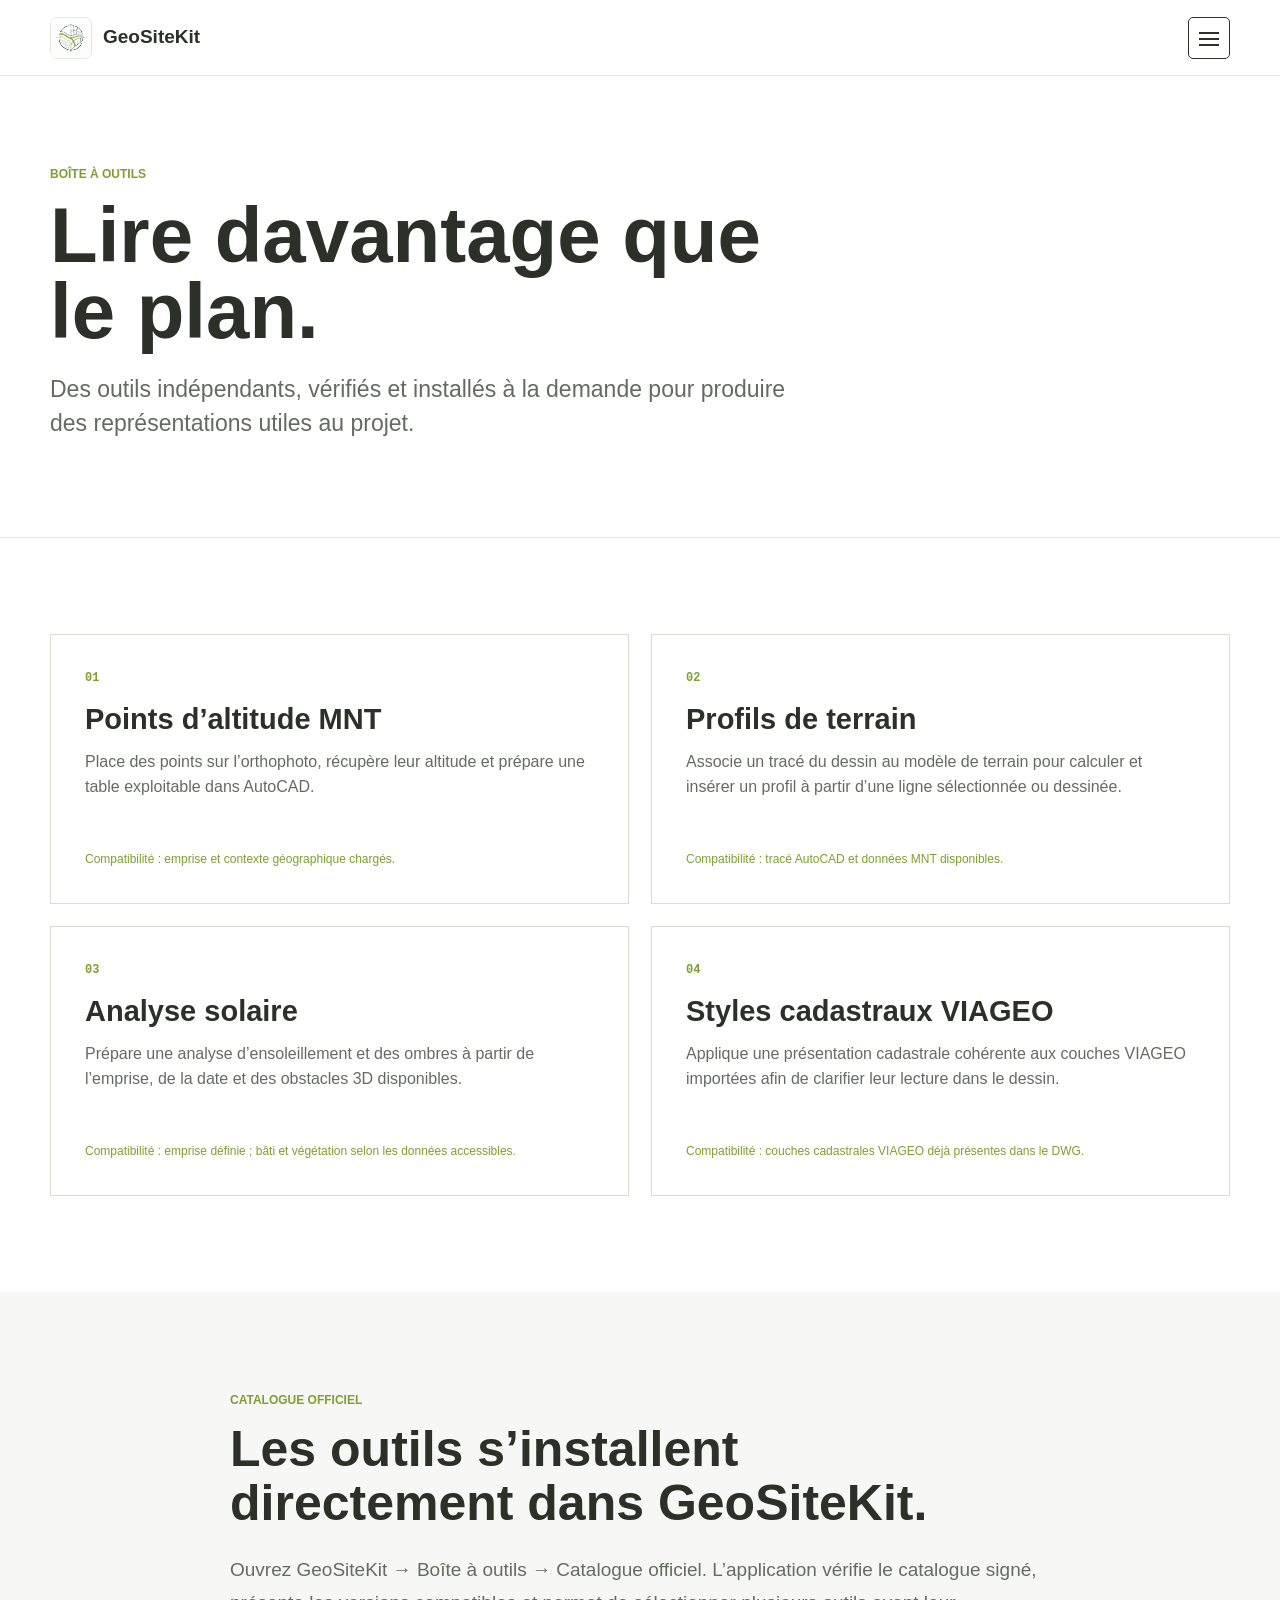
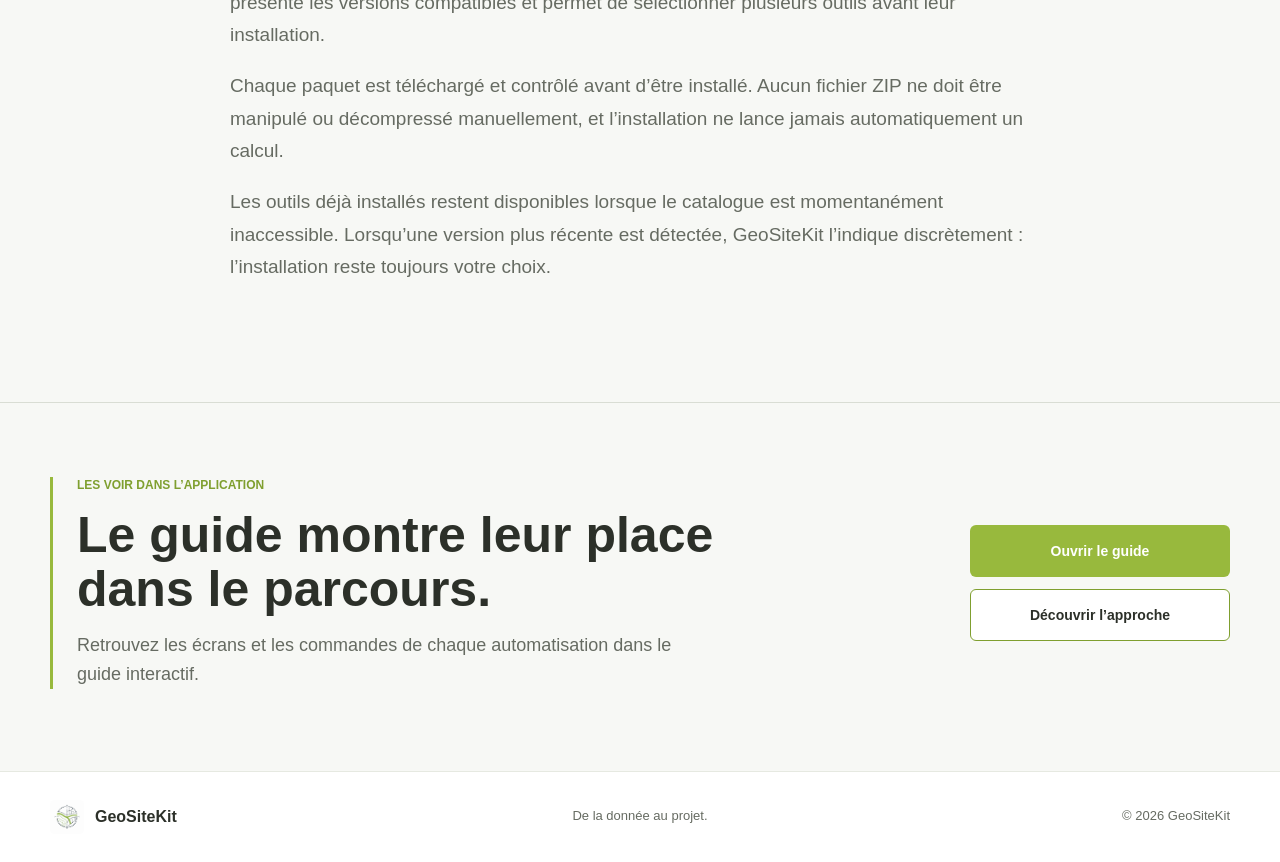
==== commit 40ed4825: "Publish stable toolbox catalogue guidance" ====
--- a/automatisations.html
+++ b/automatisations.html
@@ -1,16 +1,16 @@
 <!doctype html>
 <html lang="fr">
-<head><meta charset="utf-8"><meta name="viewport" content="width=device-width, initial-scale=1"><meta name="description" content="Les automatisations livrées avec GeoSiteKit pour prolonger la lecture de site dans AutoCAD."><meta name="theme-color" content="#ffffff"><title>Automatisations — GeoSiteKit</title><link rel="icon" href="assets/geositekit-mark-light.png?v=20260804" type="image/png"><link rel="stylesheet" href="styles.css?v=20260922b"></head>
+<head><meta charset="utf-8"><meta name="viewport" content="width=device-width, initial-scale=1"><meta name="description" content="Les outils GeoSiteKit sont des modules séparés, vérifiés avant leur installation dans AutoCAD."><meta name="theme-color" content="#ffffff"><title>Boîte à outils — GeoSiteKit</title><link rel="icon" href="assets/geositekit-mark-light.png?v=20260804" type="image/png"><link rel="stylesheet" href="styles.css?v=20260922b"></head>
 <body class="editorial-page automations-page"><a class="skip-link" href="#main">Aller au contenu</a>
   <header class="site-header is-scrolled" id="site-header"><div class="nav-shell"><a class="brand" href="index.html" aria-label="GeoSiteKit, accueil"><span class="brand-mark" aria-hidden="true"><img src="assets/geositekit-mark-light.png?v=20260804" alt="" width="44" height="44"></span><span>GeoSiteKit</span></a><button class="nav-toggle" type="button" aria-expanded="false" aria-controls="primary-nav" aria-label="Ouvrir le menu"><span></span><span></span><span></span></button><nav class="primary-nav" id="primary-nav" aria-label="Navigation principale"><a href="index.html">Accueil</a><a href="approche.html">L’approche</a><a href="automatisations.html" aria-current="page">Automatisations</a><a href="mode-emploi.html">Guide d'utilisation</a><a href="telechargement.html">Télécharger</a><a href="contact.html">Contact</a></nav></div></header>
-  <main id="main"><section class="editorial-hero"><div class="editorial-shell"><p class="section-label">Les automatisations livrées</p><h1>Lire davantage que le plan.</h1><p class="editorial-lead">Des fenêtres complémentaires pour produire des représentations utiles au projet, à partir du contexte déjà préparé dans GeoSiteKit.</p></div></section>
+  <main id="main"><section class="editorial-hero"><div class="editorial-shell"><p class="section-label">Boîte à outils</p><h1>Lire davantage que le plan.</h1><p class="editorial-lead">Des outils indépendants, vérifiés et installés à la demande pour produire des représentations utiles au projet.</p></div></section>
     <section class="automation-catalog"><div class="editorial-shell"><div class="automation-grid">
       <article><span class="automation-number">01</span><h2>Points d’altitude MNT</h2><p>Place des points sur l’orthophoto, récupère leur altitude et prépare une table exploitable dans AutoCAD.</p><small>Compatibilité : emprise et contexte géographique chargés.</small></article>
       <article><span class="automation-number">02</span><h2>Profils de terrain</h2><p>Associe un tracé du dessin au modèle de terrain pour calculer et insérer un profil à partir d’une ligne sélectionnée ou dessinée.</p><small>Compatibilité : tracé AutoCAD et données MNT disponibles.</small></article>
       <article><span class="automation-number">03</span><h2>Analyse solaire</h2><p>Prépare une analyse d’ensoleillement et des ombres à partir de l’emprise, de la date et des obstacles 3D disponibles.</p><small>Compatibilité : emprise définie ; bâti et végétation selon les données accessibles.</small></article>
       <article><span class="automation-number">04</span><h2>Styles cadastraux VIAGEO</h2><p>Applique une présentation cadastrale cohérente aux couches VIAGEO importées afin de clarifier leur lecture dans le dessin.</p><small>Compatibilité : couches cadastrales VIAGEO déjà présentes dans le DWG.</small></article>
     </div></div></section>
-    <section class="editorial-section editorial-section-tint"><div class="editorial-shell editorial-prose"><p class="section-label">Catalogue d’automatisations</p><h2>Un espace séparé, sans téléchargements fictifs.</h2><p>Le catalogue de téléchargements est en préparation. Les quatre automatisations ci-dessus sont celles livrées avec GeoSiteKit ; aucune extension additionnelle n’est proposée au téléchargement sur cette page.</p><p>À terme, des téléchargements séparés ne seront présentés qu’après la mise en place d’un dépôt dédié, de paquets signés et d’un mécanisme réel de compatibilité et de mise à jour.</p></div></section>
+    <section class="editorial-section editorial-section-tint"><div class="editorial-shell editorial-prose"><p class="section-label">Catalogue officiel</p><h2>Les outils s’installent directement dans GeoSiteKit.</h2><p>Ouvrez GeoSiteKit → Boîte à outils → Catalogue officiel. L’application vérifie le catalogue signé, présente les versions compatibles et permet de sélectionner plusieurs outils avant leur installation.</p><p>Chaque paquet est téléchargé et contrôlé avant d’être installé. Aucun fichier ZIP ne doit être manipulé ou décompressé manuellement, et l’installation ne lance jamais automatiquement un calcul.</p><p>Les outils déjà installés restent disponibles lorsque le catalogue est momentanément inaccessible. Lorsqu’une version plus récente est détectée, GeoSiteKit l’indique discrètement : l’installation reste toujours votre choix.</p></div></section>
     <section class="editorial-cta"><div class="editorial-shell editorial-cta-inner"><div class="editorial-cta-copy"><p class="section-label">Les voir dans l’application</p><h2>Le guide montre leur place dans le parcours.</h2><p>Retrouvez les écrans et les commandes de chaque automatisation dans le guide interactif.</p></div><div class="editorial-cta-actions"><a class="button button-primary" href="mode-emploi.html">Ouvrir le guide</a><a class="button button-ghost" href="approche.html">Découvrir l’approche</a></div></div></section>
   </main><footer class="site-footer"><div class="editorial-shell footer-inner"><a class="footer-brand" href="index.html"><img src="assets/geositekit-mark-light.png?v=20260804" alt="" width="34" height="34"><span>GeoSiteKit</span></a><p>De la donnée au projet.</p><p>© <span id="year"></span> GeoSiteKit</p></div></footer><script src="script.js?v=20260922a"></script>
 </body></html>
